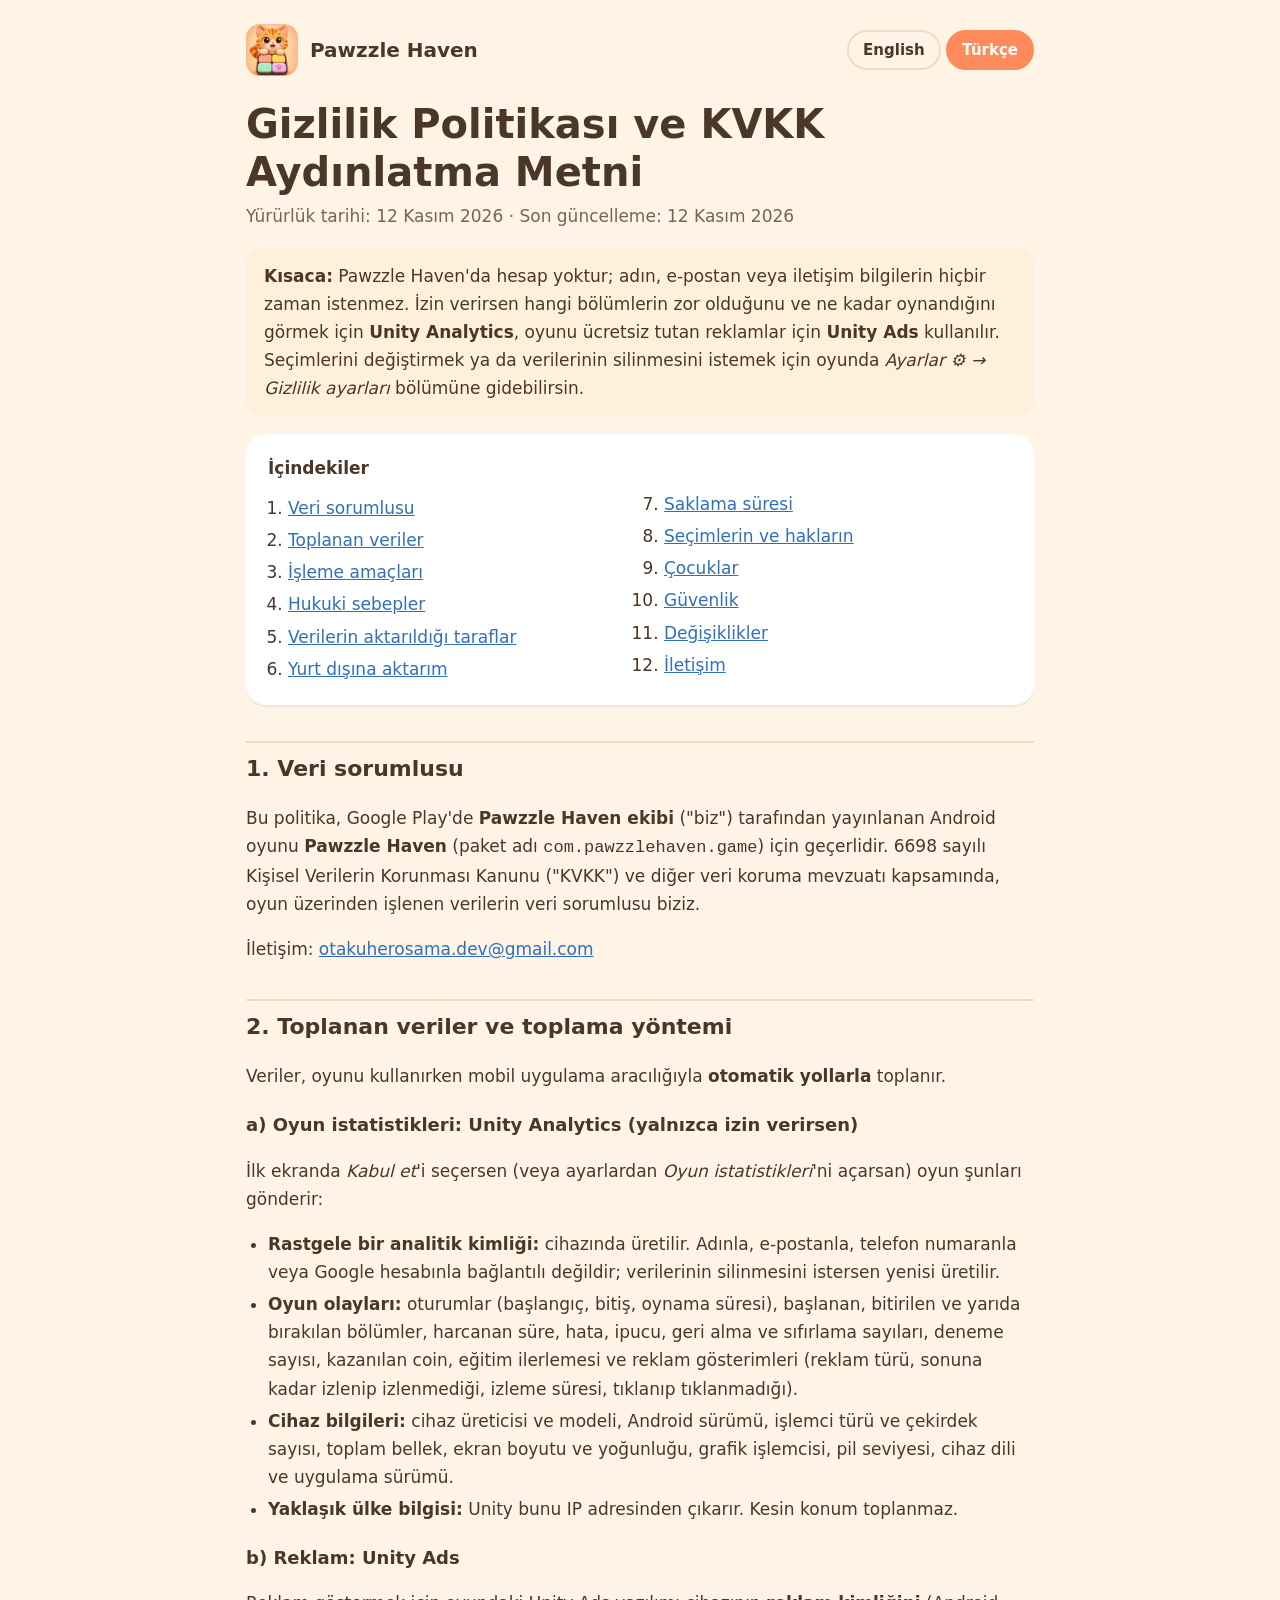
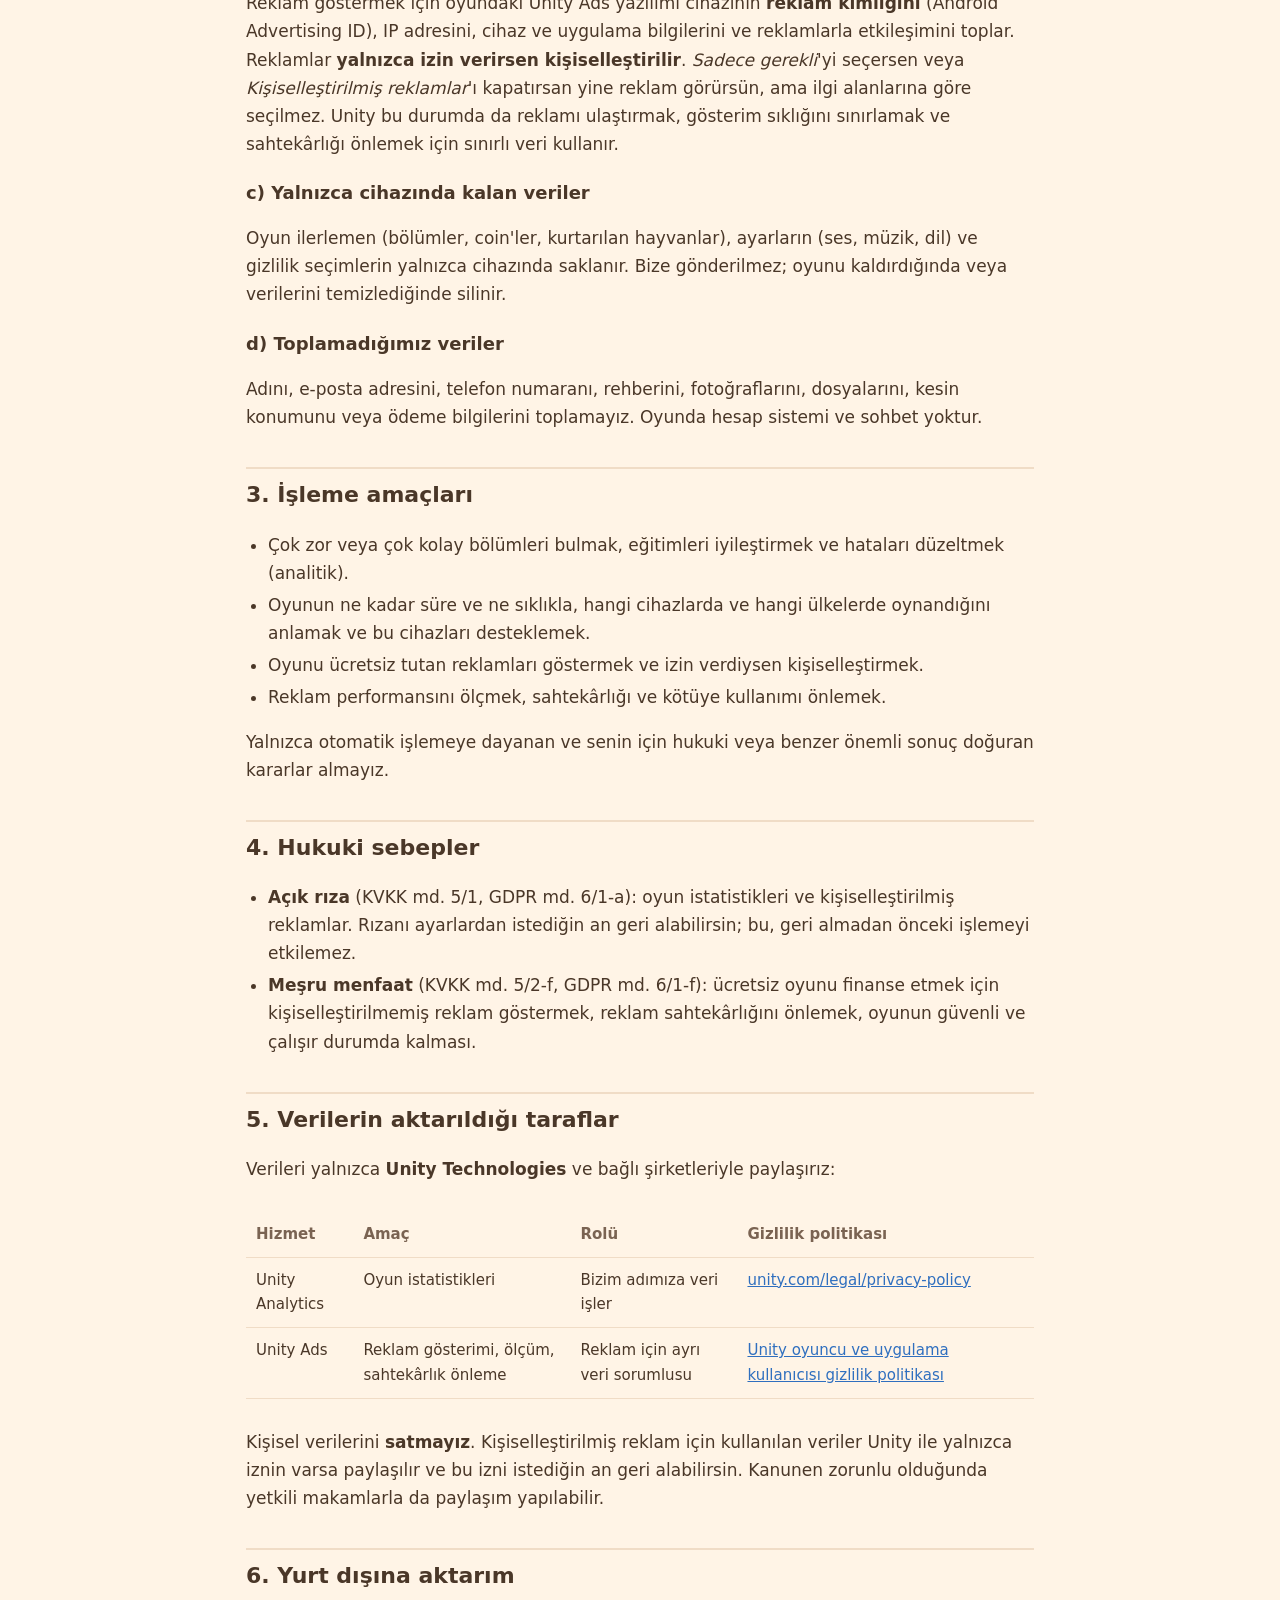
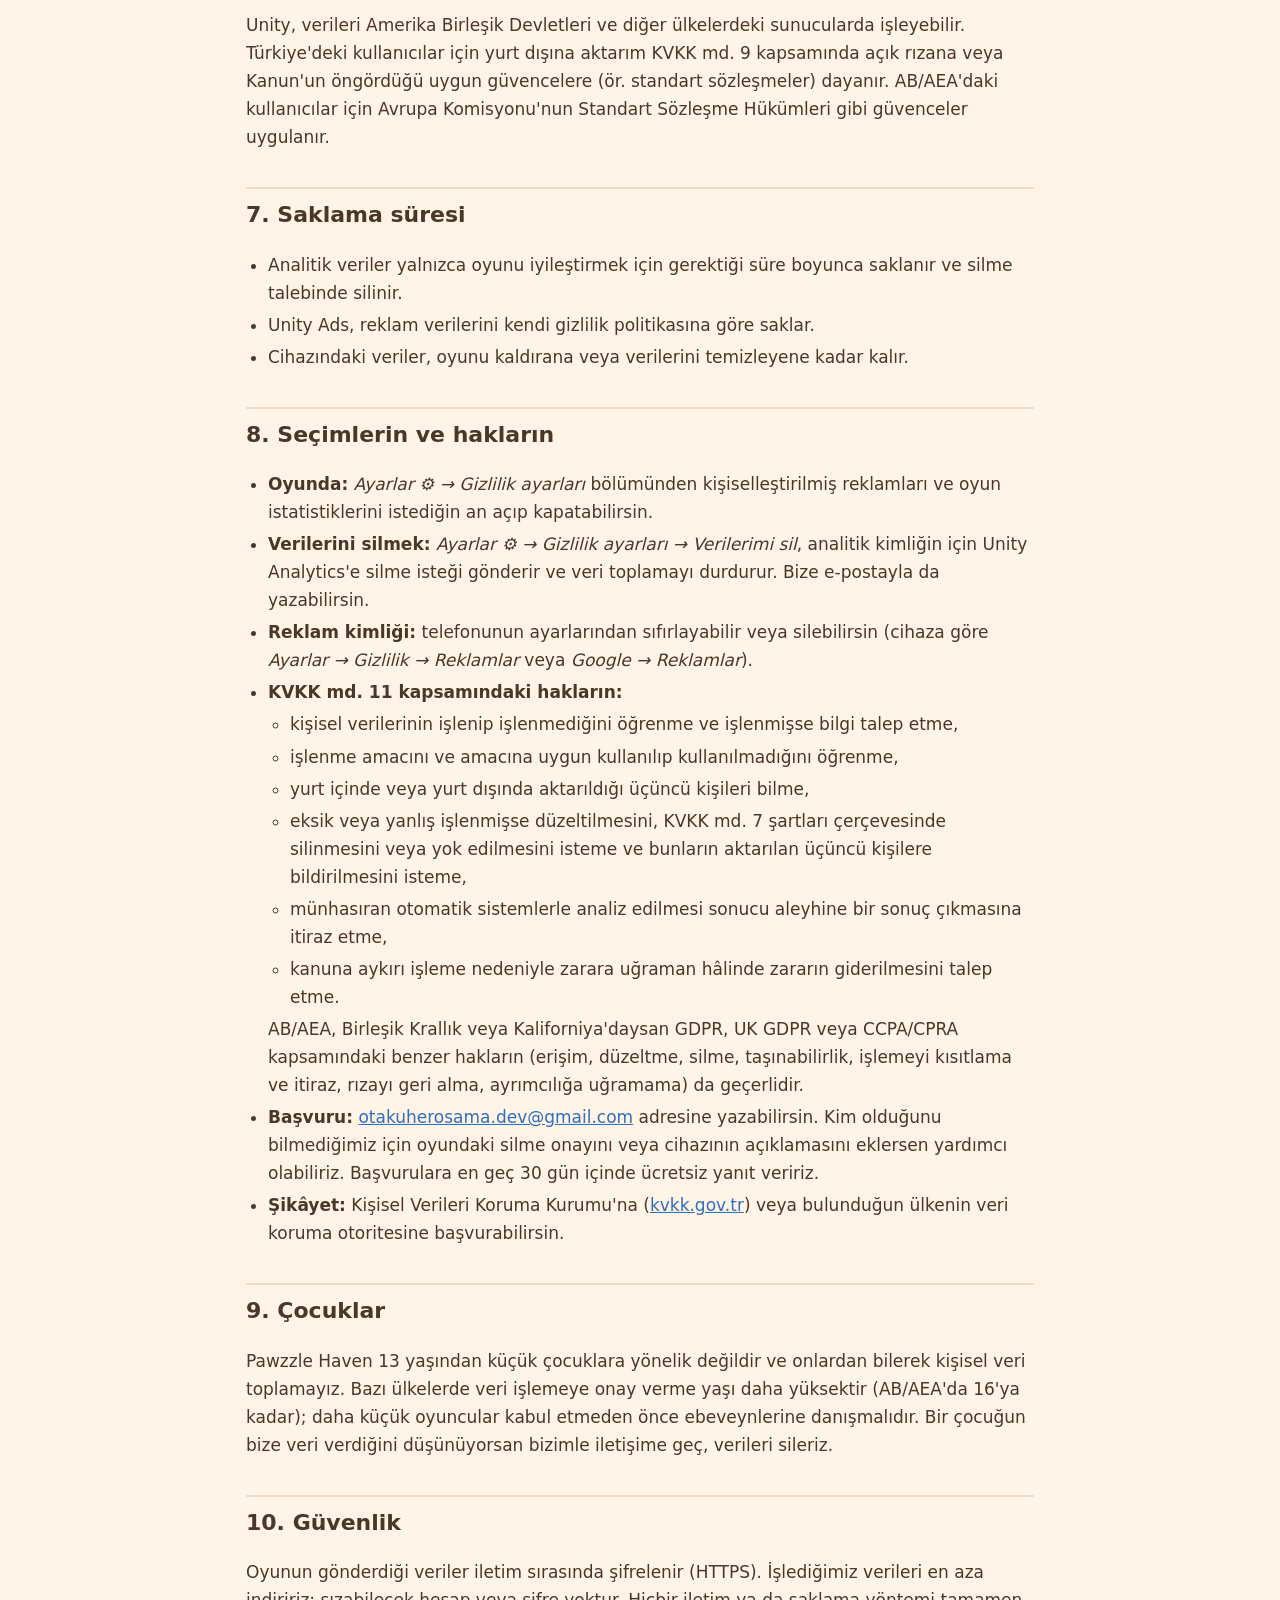
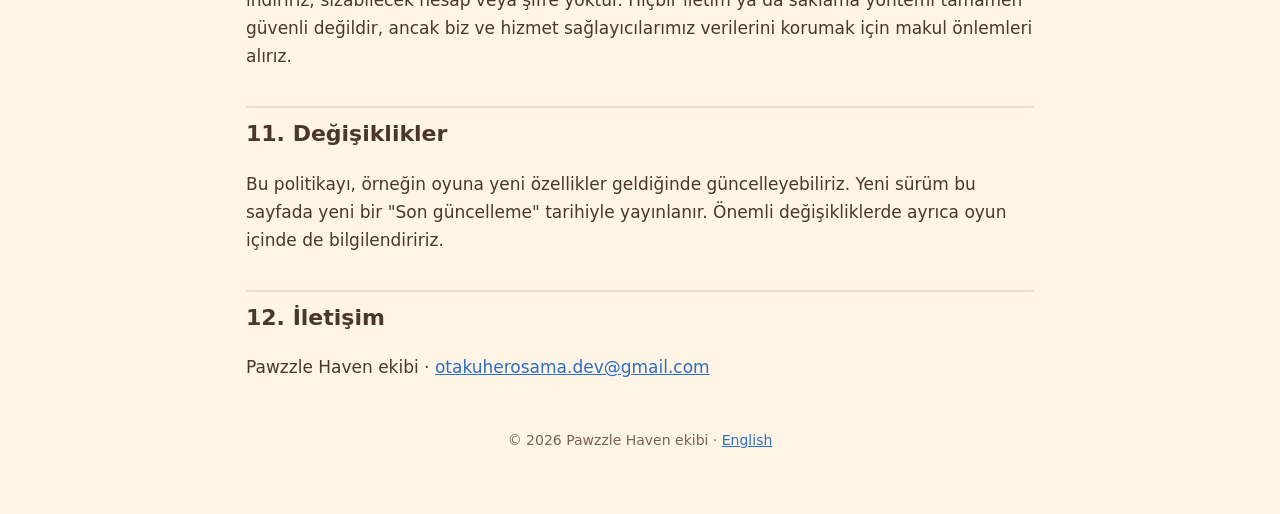
==== privacy-tr.html @ 5c1eccf8 "Add Pawzzle Haven website and privacy policy (EN/TR) Co-Authored-By: Claude Opus 5.5 <noreply@anthro" ====
<!doctype html>
<html lang="tr">
<head>
  <meta charset="utf-8">
  <meta name="viewport" content="width=device-width, initial-scale=1">
  <title>Gizlilik Politikası – Pawzzle Haven</title>
  <meta name="description" content="Pawzzle Haven mobil oyununun gizlilik politikası ve KVKK aydınlatma metni: hangi veriler, neden toplanır, kime aktarılır ve haklarınız.">
  <link rel="icon" href="icon.png">
  <link rel="stylesheet" href="style.css">
  <link rel="alternate" hreflang="en" href="privacy.html">
</head>
<body>
  <div class="wrap">
    <header class="top">
      <a class="brand" href="index.html"><img src="icon.png" alt=""><span>Pawzzle Haven</span></a>
      <div class="lang"><a href="privacy.html" lang="en">English</a> <a href="privacy-tr.html" aria-current="true">Türkçe</a></div>
    </header>

    <h1>Gizlilik Politikası ve KVKK Aydınlatma Metni</h1>
    <p class="meta">Yürürlük tarihi: 12 Kasım 2026 · Son güncelleme: 12 Kasım 2026</p>

    <div class="note">
      <strong>Kısaca:</strong> Pawzzle Haven'da hesap yoktur; adın, e-postan veya iletişim bilgilerin hiçbir zaman istenmez.
      İzin verirsen hangi bölümlerin zor olduğunu ve ne kadar oynandığını görmek için <strong>Unity Analytics</strong>,
      oyunu ücretsiz tutan reklamlar için <strong>Unity Ads</strong> kullanılır. Seçimlerini değiştirmek ya da verilerinin
      silinmesini istemek için oyunda <em>Ayarlar ⚙️ → Gizlilik ayarları</em> bölümüne gidebilirsin.
    </div>

    <nav class="toc card" aria-label="İçindekiler">
      <strong>İçindekiler</strong>
      <ol>
        <li><a href="#who">Veri sorumlusu</a></li>
        <li><a href="#data">Toplanan veriler</a></li>
        <li><a href="#use">İşleme amaçları</a></li>
        <li><a href="#legal">Hukuki sebepler</a></li>
        <li><a href="#share">Verilerin aktarıldığı taraflar</a></li>
        <li><a href="#transfer">Yurt dışına aktarım</a></li>
        <li><a href="#retention">Saklama süresi</a></li>
        <li><a href="#choices">Seçimlerin ve hakların</a></li>
        <li><a href="#children">Çocuklar</a></li>
        <li><a href="#security">Güvenlik</a></li>
        <li><a href="#changes">Değişiklikler</a></li>
        <li><a href="#contact">İletişim</a></li>
      </ol>
    </nav>

    <h2 id="who">1. Veri sorumlusu</h2>
    <p>Bu politika, Google Play'de <strong>Pawzzle Haven ekibi</strong> ("biz") tarafından yayınlanan Android oyunu
      <strong>Pawzzle Haven</strong> (paket adı <code>com.pawzzlehaven.game</code>) için geçerlidir. 6698 sayılı Kişisel
      Verilerin Korunması Kanunu ("KVKK") ve diğer veri koruma mevzuatı kapsamında, oyun üzerinden işlenen verilerin veri
      sorumlusu biziz.</p>
    <p>İletişim: <a href="mailto:otakuherosama.dev@gmail.com">otakuherosama.dev@gmail.com</a></p>

    <h2 id="data">2. Toplanan veriler ve toplama yöntemi</h2>
    <p>Veriler, oyunu kullanırken mobil uygulama aracılığıyla <strong>otomatik yollarla</strong> toplanır.</p>
    <h3>a) Oyun istatistikleri: Unity Analytics (yalnızca izin verirsen)</h3>
    <p>İlk ekranda <em>Kabul et</em>'i seçersen (veya ayarlardan <em>Oyun istatistikleri</em>'ni açarsan) oyun şunları gönderir:</p>
    <ul>
      <li><strong>Rastgele bir analitik kimliği:</strong> cihazında üretilir. Adınla, e-postanla, telefon numaranla veya Google hesabınla bağlantılı değildir; verilerinin silinmesini istersen yenisi üretilir.</li>
      <li><strong>Oyun olayları:</strong> oturumlar (başlangıç, bitiş, oynama süresi), başlanan, bitirilen ve yarıda bırakılan bölümler, harcanan süre, hata, ipucu, geri alma ve sıfırlama sayıları, deneme sayısı, kazanılan coin, eğitim ilerlemesi ve reklam gösterimleri (reklam türü, sonuna kadar izlenip izlenmediği, izleme süresi, tıklanıp tıklanmadığı).</li>
      <li><strong>Cihaz bilgileri:</strong> cihaz üreticisi ve modeli, Android sürümü, işlemci türü ve çekirdek sayısı, toplam bellek, ekran boyutu ve yoğunluğu, grafik işlemcisi, pil seviyesi, cihaz dili ve uygulama sürümü.</li>
      <li><strong>Yaklaşık ülke bilgisi:</strong> Unity bunu IP adresinden çıkarır. Kesin konum toplanmaz.</li>
    </ul>
    <h3>b) Reklam: Unity Ads</h3>
    <p>Reklam göstermek için oyundaki Unity Ads yazılımı cihazının <strong>reklam kimliğini</strong> (Android Advertising ID),
      IP adresini, cihaz ve uygulama bilgilerini ve reklamlarla etkileşimini toplar. Reklamlar <strong>yalnızca izin
      verirsen kişiselleştirilir</strong>. <em>Sadece gerekli</em>'yi seçersen veya <em>Kişiselleştirilmiş reklamlar</em>'ı
      kapatırsan yine reklam görürsün, ama ilgi alanlarına göre seçilmez. Unity bu durumda da reklamı ulaştırmak, gösterim
      sıklığını sınırlamak ve sahtekârlığı önlemek için sınırlı veri kullanır.</p>
    <h3>c) Yalnızca cihazında kalan veriler</h3>
    <p>Oyun ilerlemen (bölümler, coin'ler, kurtarılan hayvanlar), ayarların (ses, müzik, dil) ve gizlilik seçimlerin yalnızca
      cihazında saklanır. Bize gönderilmez; oyunu kaldırdığında veya verilerini temizlediğinde silinir.</p>
    <h3>d) Toplamadığımız veriler</h3>
    <p>Adını, e-posta adresini, telefon numaranı, rehberini, fotoğraflarını, dosyalarını, kesin konumunu veya ödeme
      bilgilerini toplamayız. Oyunda hesap sistemi ve sohbet yoktur.</p>

    <h2 id="use">3. İşleme amaçları</h2>
    <ul>
      <li>Çok zor veya çok kolay bölümleri bulmak, eğitimleri iyileştirmek ve hataları düzeltmek (analitik).</li>
      <li>Oyunun ne kadar süre ve ne sıklıkla, hangi cihazlarda ve hangi ülkelerde oynandığını anlamak ve bu cihazları desteklemek.</li>
      <li>Oyunu ücretsiz tutan reklamları göstermek ve izin verdiysen kişiselleştirmek.</li>
      <li>Reklam performansını ölçmek, sahtekârlığı ve kötüye kullanımı önlemek.</li>
    </ul>
    <p>Yalnızca otomatik işlemeye dayanan ve senin için hukuki veya benzer önemli sonuç doğuran kararlar almayız.</p>

    <h2 id="legal">4. Hukuki sebepler</h2>
    <ul>
      <li><strong>Açık rıza</strong> (KVKK md. 5/1, GDPR md. 6/1-a): oyun istatistikleri ve kişiselleştirilmiş reklamlar. Rızanı ayarlardan istediğin an geri alabilirsin; bu, geri almadan önceki işlemeyi etkilemez.</li>
      <li><strong>Meşru menfaat</strong> (KVKK md. 5/2-f, GDPR md. 6/1-f): ücretsiz oyunu finanse etmek için kişiselleştirilmemiş reklam göstermek, reklam sahtekârlığını önlemek, oyunun güvenli ve çalışır durumda kalması.</li>
    </ul>

    <h2 id="share">5. Verilerin aktarıldığı taraflar</h2>
    <p>Verileri yalnızca <strong>Unity Technologies</strong> ve bağlı şirketleriyle paylaşırız:</p>
    <div class="table-scroll">
      <table>
        <tr><th>Hizmet</th><th>Amaç</th><th>Rolü</th><th>Gizlilik politikası</th></tr>
        <tr><td>Unity Analytics</td><td>Oyun istatistikleri</td><td>Bizim adımıza veri işler</td><td><a href="https://unity.com/legal/privacy-policy" rel="noopener">unity.com/legal/privacy-policy</a></td></tr>
        <tr><td>Unity Ads</td><td>Reklam gösterimi, ölçüm, sahtekârlık önleme</td><td>Reklam için ayrı veri sorumlusu</td><td><a href="https://unity.com/legal/game-player-and-app-user-privacy-policy" rel="noopener">Unity oyuncu ve uygulama kullanıcısı gizlilik politikası</a></td></tr>
      </table>
    </div>
    <p>Kişisel verilerini <strong>satmayız</strong>. Kişiselleştirilmiş reklam için kullanılan veriler Unity ile yalnızca
      iznin varsa paylaşılır ve bu izni istediğin an geri alabilirsin. Kanunen zorunlu olduğunda yetkili makamlarla da
      paylaşım yapılabilir.</p>

    <h2 id="transfer">6. Yurt dışına aktarım</h2>
    <p>Unity, verileri Amerika Birleşik Devletleri ve diğer ülkelerdeki sunucularda işleyebilir. Türkiye'deki kullanıcılar
      için yurt dışına aktarım KVKK md. 9 kapsamında açık rızana veya Kanun'un öngördüğü uygun güvencelere (ör. standart
      sözleşmeler) dayanır. AB/AEA'daki kullanıcılar için Avrupa Komisyonu'nun Standart Sözleşme Hükümleri gibi güvenceler
      uygulanır.</p>

    <h2 id="retention">7. Saklama süresi</h2>
    <ul>
      <li>Analitik veriler yalnızca oyunu iyileştirmek için gerektiği süre boyunca saklanır ve silme talebinde silinir.</li>
      <li>Unity Ads, reklam verilerini kendi gizlilik politikasına göre saklar.</li>
      <li>Cihazındaki veriler, oyunu kaldırana veya verilerini temizleyene kadar kalır.</li>
    </ul>

    <h2 id="choices">8. Seçimlerin ve hakların</h2>
    <ul>
      <li><strong>Oyunda:</strong> <em>Ayarlar ⚙️ → Gizlilik ayarları</em> bölümünden kişiselleştirilmiş reklamları ve oyun istatistiklerini istediğin an açıp kapatabilirsin.</li>
      <li><strong>Verilerini silmek:</strong> <em>Ayarlar ⚙️ → Gizlilik ayarları → Verilerimi sil</em>, analitik kimliğin için Unity Analytics'e silme isteği gönderir ve veri toplamayı durdurur. Bize e-postayla da yazabilirsin.</li>
      <li><strong>Reklam kimliği:</strong> telefonunun ayarlarından sıfırlayabilir veya silebilirsin (cihaza göre <em>Ayarlar → Gizlilik → Reklamlar</em> veya <em>Google → Reklamlar</em>).</li>
      <li><strong>KVKK md. 11 kapsamındaki hakların:</strong>
        <ul>
          <li>kişisel verilerinin işlenip işlenmediğini öğrenme ve işlenmişse bilgi talep etme,</li>
          <li>işlenme amacını ve amacına uygun kullanılıp kullanılmadığını öğrenme,</li>
          <li>yurt içinde veya yurt dışında aktarıldığı üçüncü kişileri bilme,</li>
          <li>eksik veya yanlış işlenmişse düzeltilmesini, KVKK md. 7 şartları çerçevesinde silinmesini veya yok edilmesini isteme ve bunların aktarılan üçüncü kişilere bildirilmesini isteme,</li>
          <li>münhasıran otomatik sistemlerle analiz edilmesi sonucu aleyhine bir sonuç çıkmasına itiraz etme,</li>
          <li>kanuna aykırı işleme nedeniyle zarara uğraman hâlinde zararın giderilmesini talep etme.</li>
        </ul>
        AB/AEA, Birleşik Krallık veya Kaliforniya'daysan GDPR, UK GDPR veya CCPA/CPRA kapsamındaki benzer hakların (erişim, düzeltme, silme, taşınabilirlik, işlemeyi kısıtlama ve itiraz, rızayı geri alma, ayrımcılığa uğramama) da geçerlidir.</li>
      <li><strong>Başvuru:</strong> <a href="mailto:otakuherosama.dev@gmail.com">otakuherosama.dev@gmail.com</a> adresine yazabilirsin. Kim olduğunu bilmediğimiz için oyundaki silme onayını veya cihazının açıklamasını eklersen yardımcı olabiliriz. Başvurulara en geç 30 gün içinde ücretsiz yanıt veririz.</li>
      <li><strong>Şikâyet:</strong> Kişisel Verileri Koruma Kurumu'na (<a href="https://www.kvkk.gov.tr/" rel="noopener">kvkk.gov.tr</a>) veya bulunduğun ülkenin veri koruma otoritesine başvurabilirsin.</li>
    </ul>

    <h2 id="children">9. Çocuklar</h2>
    <p>Pawzzle Haven 13 yaşından küçük çocuklara yönelik değildir ve onlardan bilerek kişisel veri toplamayız. Bazı ülkelerde
      veri işlemeye onay verme yaşı daha yüksektir (AB/AEA'da 16'ya kadar); daha küçük oyuncular kabul etmeden önce
      ebeveynlerine danışmalıdır. Bir çocuğun bize veri verdiğini düşünüyorsan bizimle iletişime geç, verileri sileriz.</p>

    <h2 id="security">10. Güvenlik</h2>
    <p>Oyunun gönderdiği veriler iletim sırasında şifrelenir (HTTPS). İşlediğimiz verileri en aza indiririz; sızabilecek
      hesap veya şifre yoktur. Hiçbir iletim ya da saklama yöntemi tamamen güvenli değildir, ancak biz ve hizmet
      sağlayıcılarımız verilerini korumak için makul önlemleri alırız.</p>

    <h2 id="changes">11. Değişiklikler</h2>
    <p>Bu politikayı, örneğin oyuna yeni özellikler geldiğinde güncelleyebiliriz. Yeni sürüm bu sayfada yeni bir "Son
      güncelleme" tarihiyle yayınlanır. Önemli değişikliklerde ayrıca oyun içinde de bilgilendiririz.</p>

    <h2 id="contact">12. İletişim</h2>
    <p>Pawzzle Haven ekibi · <a href="mailto:otakuherosama.dev@gmail.com">otakuherosama.dev@gmail.com</a></p>

    <footer>© 2026 Pawzzle Haven ekibi · <a href="privacy.html" lang="en">English</a></footer>
  </div>
</body>
</html>
---- style.css ----
:root {
  --bg: #fff4e6;
  --card: #ffffff;
  --ink: #4a3728;
  --ink-soft: #7a6352;
  --accent: #ff8a5b;
  --accent-dark: #c9592f;
  --link: #2f6fbf;
  --line: #f0dcc6;
  --note: #fff0dc;
}

@media (prefers-color-scheme: dark) {
  :root:not([data-theme="light"]) {
    --bg: #1f1915;
    --card: #2a221c;
    --ink: #f3e7da;
    --ink-soft: #c9b6a4;
    --accent: #ff9a6e;
    --accent-dark: #ffb592;
    --link: #8cbcff;
    --line: #3d3128;
    --note: #33281f;
  }
}

* { box-sizing: border-box; }

html { -webkit-text-size-adjust: 100%; }

body {
  margin: 0;
  background: var(--bg);
  color: var(--ink);
  font: 17px/1.65 system-ui, -apple-system, "Segoe UI", Roboto, "Helvetica Neue", Arial, sans-serif;
}

a { color: var(--link); }

.wrap { max-width: 820px; margin: 0 auto; padding: 24px 16px 64px; }

header.top {
  display: flex;
  align-items: center;
  gap: 14px;
  justify-content: space-between;
  flex-wrap: wrap;
  margin-bottom: 8px;
}

.brand { display: flex; align-items: center; gap: 12px; text-decoration: none; color: inherit; }
.brand img { width: 52px; height: 52px; border-radius: 14px; }
.brand span { font-weight: 800; font-size: 20px; }

.lang a {
  display: inline-block;
  padding: 6px 14px;
  border-radius: 999px;
  border: 2px solid var(--line);
  text-decoration: none;
  color: var(--ink);
  font-weight: 700;
  font-size: 15px;
}
.lang a[aria-current="true"] { background: var(--accent); border-color: var(--accent); color: #fff; }

h1 { font-size: clamp(28px, 6vw, 40px); line-height: 1.2; margin: 24px 0 6px; }
h2 { font-size: 22px; margin: 36px 0 8px; padding-top: 8px; border-top: 2px solid var(--line); }
h3 { font-size: 18px; margin: 20px 0 4px; }

.meta { color: var(--ink-soft); margin: 0 0 18px; }

.card {
  background: var(--card);
  border-radius: 20px;
  padding: 20px 22px;
  margin: 18px 0;
  box-shadow: 0 2px 0 rgba(0, 0, 0, 0.05);
}

.note { background: var(--note); border-radius: 16px; padding: 14px 18px; margin: 16px 0; }

ul { padding-left: 22px; }
li { margin: 4px 0; }

table { width: 100%; border-collapse: collapse; margin: 12px 0; font-size: 15px; }
th, td { text-align: left; vertical-align: top; padding: 10px; border-bottom: 1px solid var(--line); }
th { color: var(--ink-soft); font-weight: 700; }
.table-scroll { overflow-x: auto; }

nav.toc ol { columns: 2; column-gap: 28px; padding-left: 20px; margin: 8px 0 0; }
@media (max-width: 560px) { nav.toc ol { columns: 1; } }

.hero { text-align: center; padding: 28px 0 8px; }
.hero img { width: 140px; height: 140px; border-radius: 34px; box-shadow: 0 8px 24px rgba(0, 0, 0, 0.12); }
.hero p { color: var(--ink-soft); max-width: 560px; margin: 10px auto; }

.btns { display: flex; gap: 12px; justify-content: center; flex-wrap: wrap; margin: 22px 0; }
.btn {
  display: inline-block;
  padding: 14px 22px;
  border-radius: 16px;
  background: var(--accent);
  color: #fff;
  text-decoration: none;
  font-weight: 800;
  box-shadow: 0 4px 0 var(--accent-dark);
}

footer { margin-top: 48px; color: var(--ink-soft); font-size: 14px; text-align: center; }
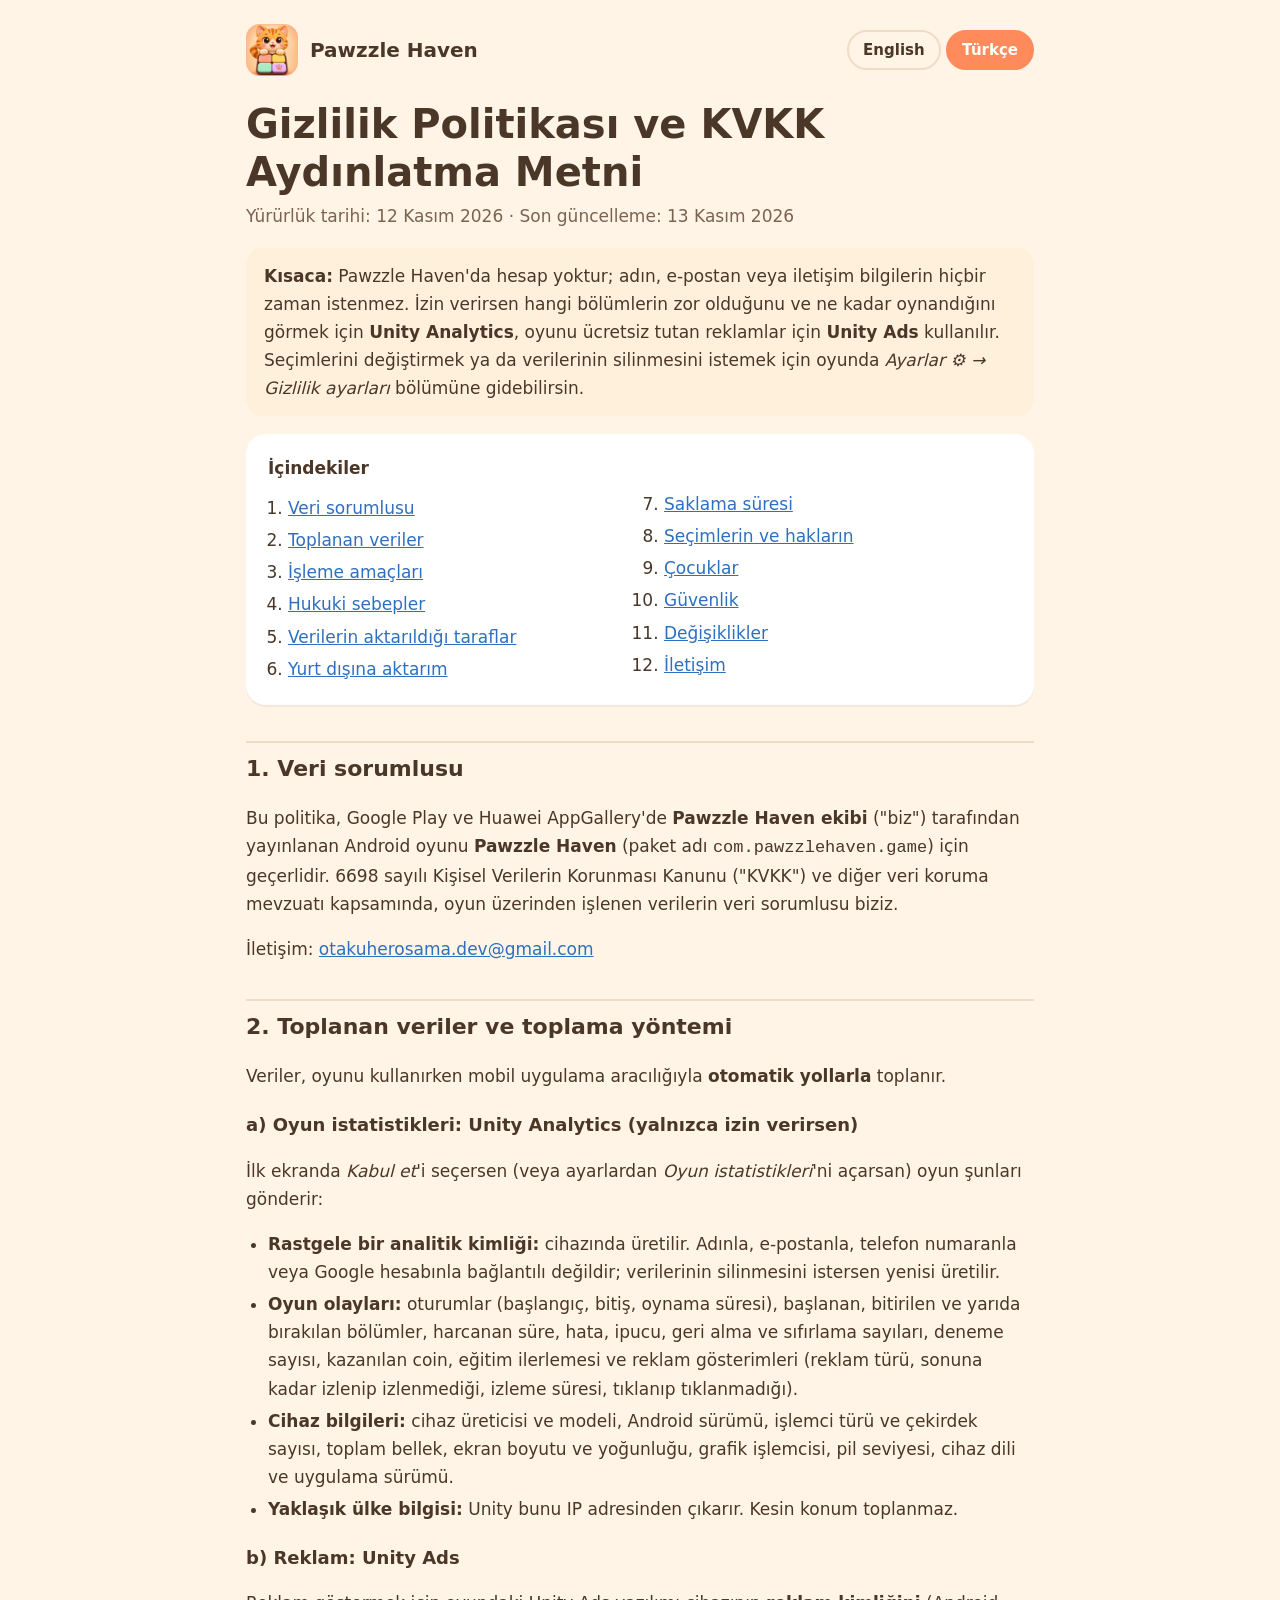
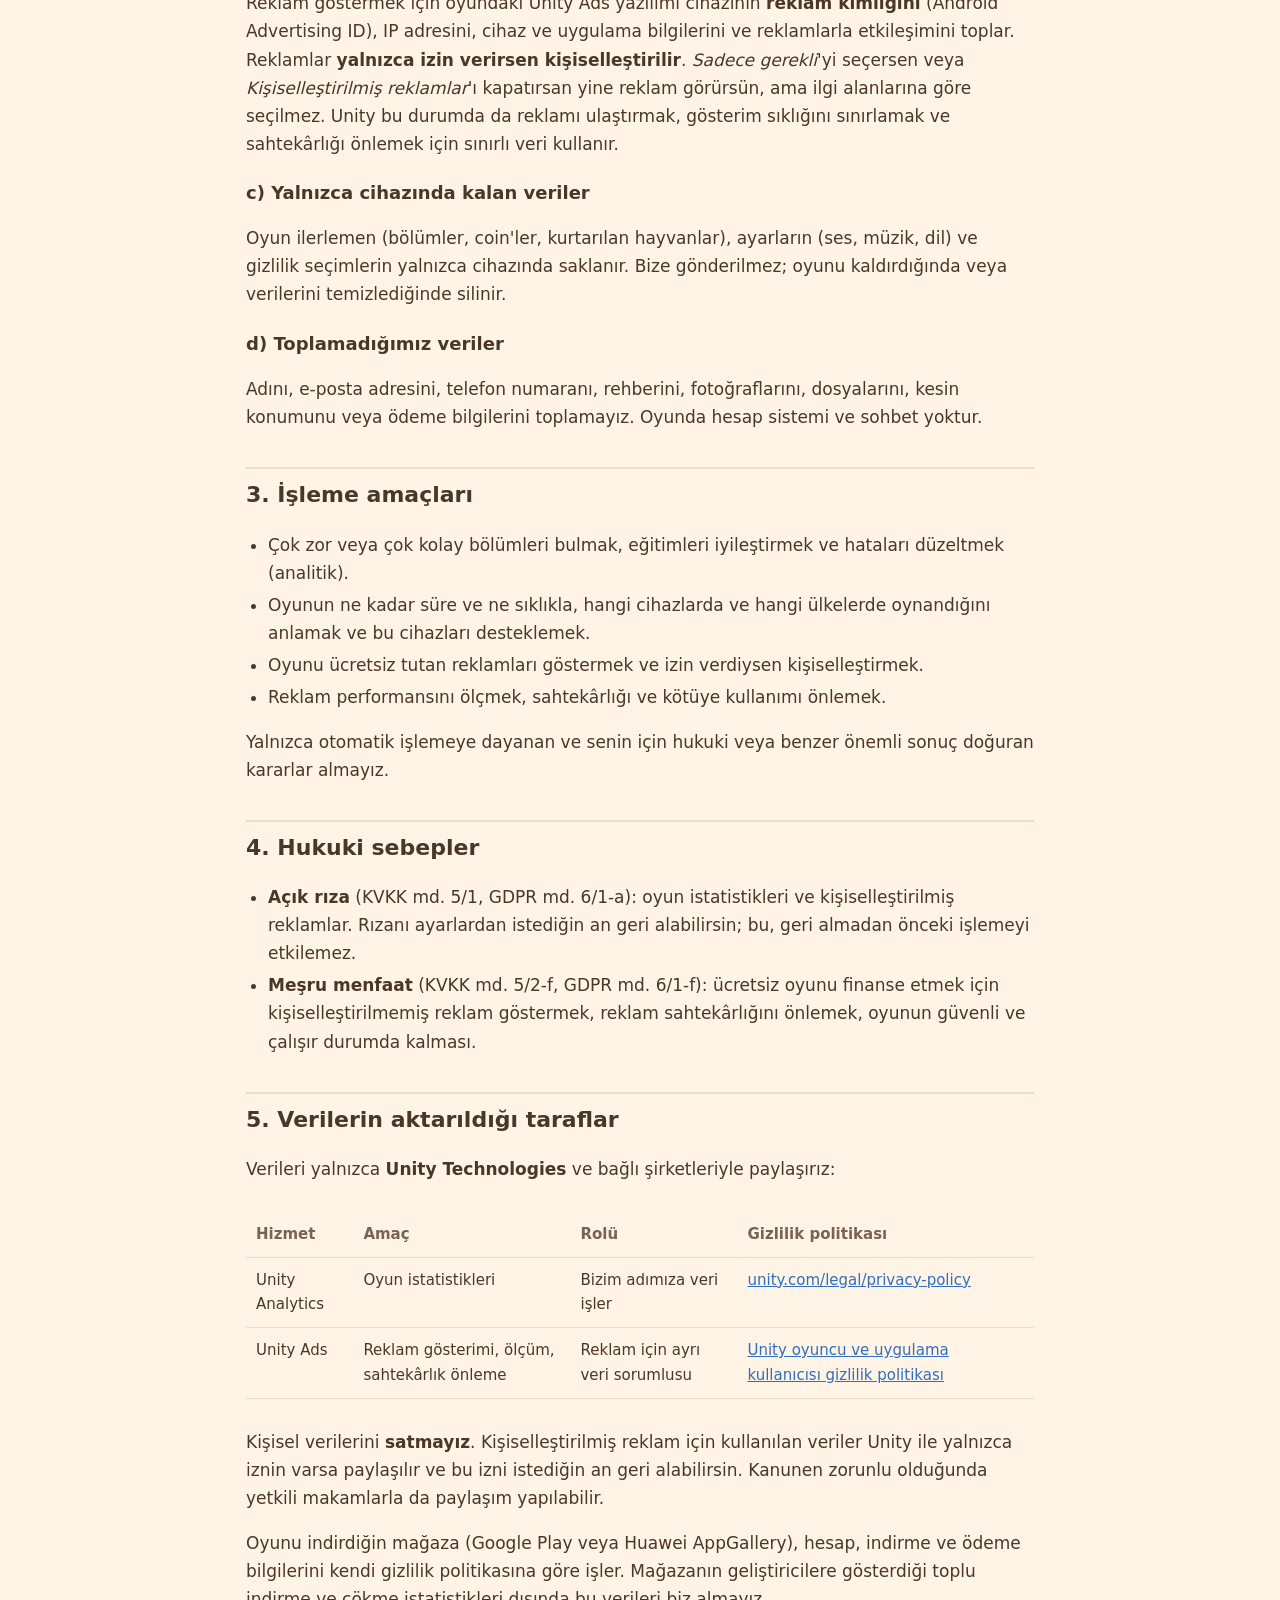
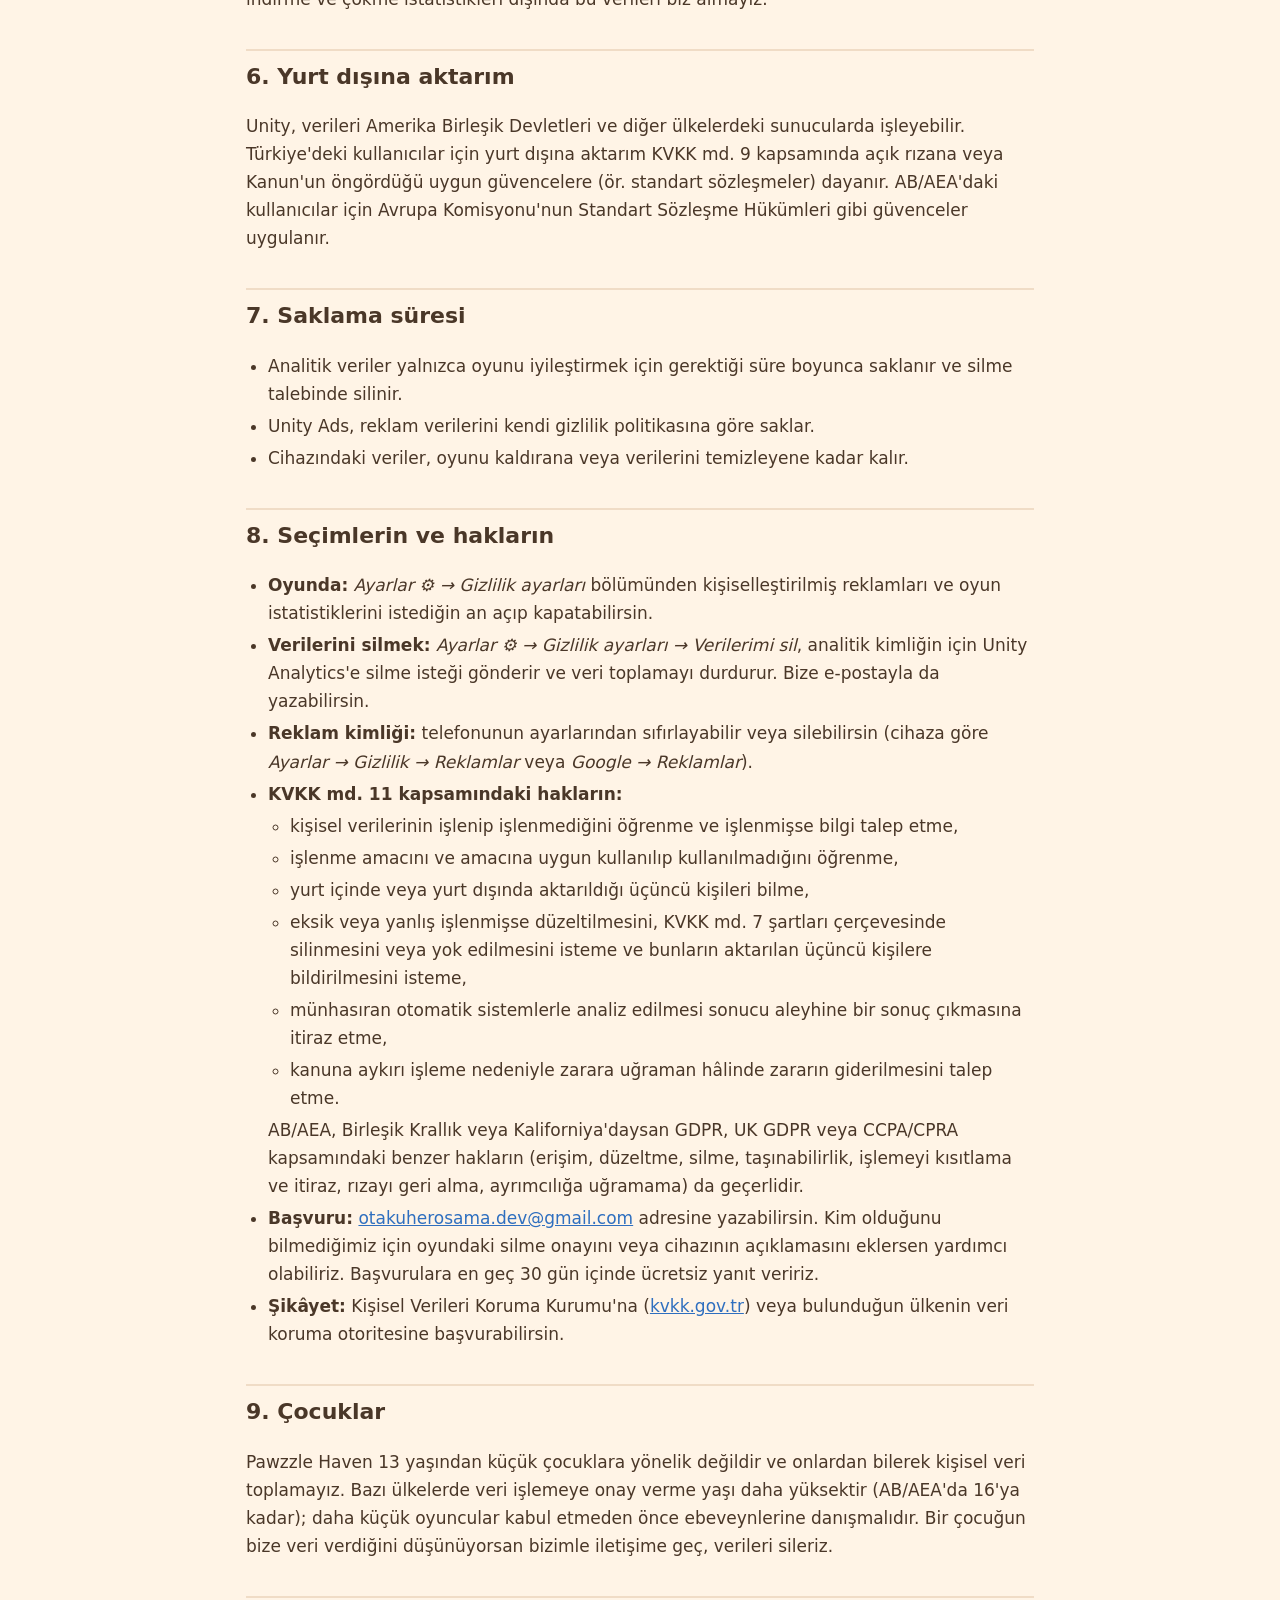
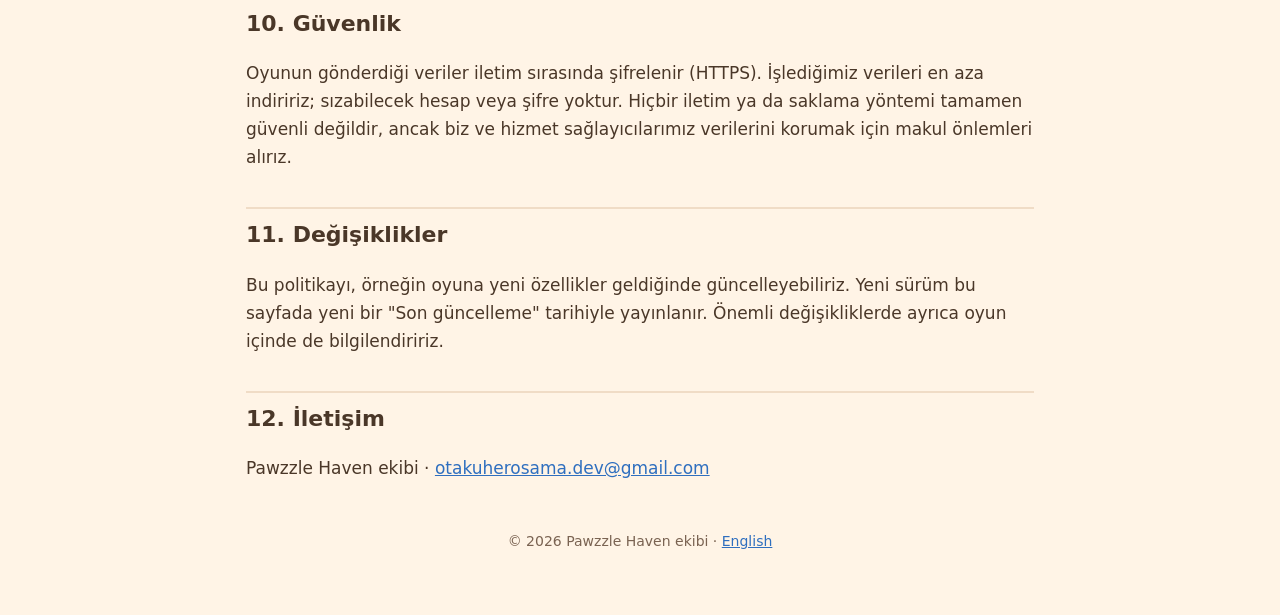
==== commit df09472d: "Privacy policy: mention Huawei AppGallery as a distribution store Co-Authored-By: Claude Opus 5.5 <n" ====
--- a/privacy-tr.html
+++ b/privacy-tr.html
@@ -17,7 +17,7 @@
     </header>
 
     <h1>Gizlilik Politikası ve KVKK Aydınlatma Metni</h1>
-    <p class="meta">Yürürlük tarihi: 12 Kasım 2026 · Son güncelleme: 12 Kasım 2026</p>
+    <p class="meta">Yürürlük tarihi: 12 Kasım 2026 · Son güncelleme: 13 Kasım 2026</p>
 
     <div class="note">
       <strong>Kısaca:</strong> Pawzzle Haven'da hesap yoktur; adın, e-postan veya iletişim bilgilerin hiçbir zaman istenmez.
@@ -45,7 +45,7 @@
     </nav>
 
     <h2 id="who">1. Veri sorumlusu</h2>
-    <p>Bu politika, Google Play'de <strong>Pawzzle Haven ekibi</strong> ("biz") tarafından yayınlanan Android oyunu
+    <p>Bu politika, Google Play ve Huawei AppGallery'de <strong>Pawzzle Haven ekibi</strong> ("biz") tarafından yayınlanan Android oyunu
       <strong>Pawzzle Haven</strong> (paket adı <code>com.pawzzlehaven.game</code>) için geçerlidir. 6698 sayılı Kişisel
       Verilerin Korunması Kanunu ("KVKK") ve diğer veri koruma mevzuatı kapsamında, oyun üzerinden işlenen verilerin veri
       sorumlusu biziz.</p>
@@ -101,6 +101,9 @@
     <p>Kişisel verilerini <strong>satmayız</strong>. Kişiselleştirilmiş reklam için kullanılan veriler Unity ile yalnızca
       iznin varsa paylaşılır ve bu izni istediğin an geri alabilirsin. Kanunen zorunlu olduğunda yetkili makamlarla da
       paylaşım yapılabilir.</p>
+    <p>Oyunu indirdiğin mağaza (Google Play veya Huawei AppGallery), hesap, indirme ve ödeme bilgilerini kendi gizlilik
+      politikasına göre işler. Mağazanın geliştiricilere gösterdiği toplu indirme ve çökme istatistikleri dışında bu
+      verileri biz almayız.</p>
 
     <h2 id="transfer">6. Yurt dışına aktarım</h2>
     <p>Unity, verileri Amerika Birleşik Devletleri ve diğer ülkelerdeki sunucularda işleyebilir. Türkiye'deki kullanıcılar
